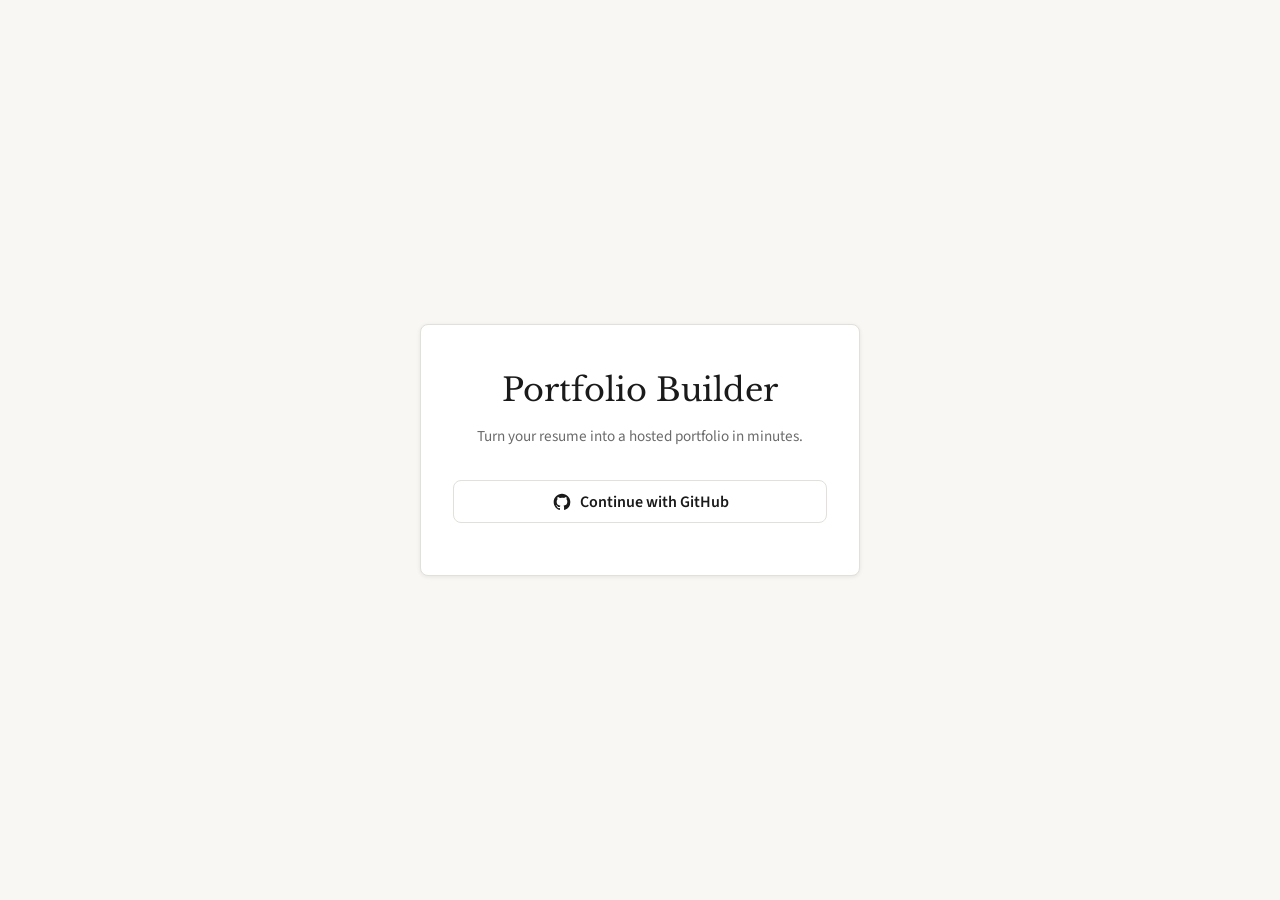
==== index.html @ 9dc92377 "chore: production config update for API base" ====
<!doctype html>
<html lang="en">
  <head>
    <meta charset="UTF-8" />
    <meta name="viewport" content="width=device-width, initial-scale=1.0" />
    <title>Portfolio Builder</title>
    <meta name="description" content="Turn your resume into a hosted portfolio in minutes." />
    <link rel="preconnect" href="https://fonts.googleapis.com" />
    <link rel="preconnect" href="https://fonts.gstatic.com" crossorigin />
    <link
      href="https://fonts.googleapis.com/css2?family=Source+Sans+3:wght@400;600;700&family=Libre+Baskerville:wght@700&display=swap"
      rel="stylesheet"
    />
    <link rel="stylesheet" href="styles/main.css" />
  </head>
  <body>
    <div id="app">
      <p class="loading">Loading…</p>
    </div>
    <script src="config.js"></script>
    <script type="module" src="src/main.js"></script>
  </body>
</html>
---- styles/main.css ----
/* ── Reset & base ─────────────────────────────────────────────────────────── */
*, *::before, *::after { box-sizing: border-box; margin: 0; padding: 0; }

:root {
  --bg: #f8f7f4;
  --surface: #ffffff;
  --border: #e2e0da;
  --text: #1a1a1a;
  --text-muted: #6b6b6b;
  --accent: #2563eb;
  --accent-hover: #1d4ed8;
  --danger: #dc2626;
  --success: #16a34a;
  --radius: 8px;
  --shadow: 0 1px 4px rgba(0,0,0,.08);
  --font-body: "Source Sans 3", system-ui, sans-serif;
  --font-heading: "Libre Baskerville", Georgia, serif;
}

html { font-size: 16px; }
body {
  font-family: var(--font-body);
  background: var(--bg);
  color: var(--text);
  line-height: 1.6;
  min-height: 100vh;
}

a { color: var(--accent); text-decoration: none; }
a:hover { text-decoration: underline; }

/* ── Layout ───────────────────────────────────────────────────────────────── */
.page-center {
  display: flex;
  flex-direction: column;
  align-items: center;
  justify-content: center;
  min-height: 100vh;
  padding: 2rem 1rem;
}

.card {
  background: var(--surface);
  border: 1px solid var(--border);
  border-radius: var(--radius);
  box-shadow: var(--shadow);
  padding: 2.5rem 2rem;
  width: 100%;
  max-width: 440px;
}

.card--wide { max-width: 760px; }

/* ── Topbar / nav ─────────────────────────────────────────────────────────── */
.topbar {
  display: flex;
  align-items: center;
  justify-content: space-between;
  padding: .75rem 2rem;
  background: var(--surface);
  border-bottom: 1px solid var(--border);
  position: sticky;
  top: 0;
  z-index: 10;
}

.topbar__brand {
  font-family: var(--font-heading);
  font-size: 1.1rem;
  color: var(--text);
}

.topbar__user {
  display: flex;
  align-items: center;
  gap: .75rem;
  font-size: .9rem;
  color: var(--text-muted);
}

.topbar__avatar {
  width: 32px;
  height: 32px;
  border-radius: 50%;
  object-fit: cover;
  background: var(--border);
}

/* ── Typography ───────────────────────────────────────────────────────────── */
h1 { font-family: var(--font-heading); font-size: 1.9rem; margin-bottom: .5rem; }
h2 { font-family: var(--font-heading); font-size: 1.4rem; margin-bottom: 1rem; }
h3 { font-size: 1rem; font-weight: 700; margin-bottom: .5rem; }
p  { color: var(--text-muted); font-size: .95rem; }

.subtitle { color: var(--text-muted); margin-bottom: 2rem; font-size: .95rem; }
.loading  { color: var(--text-muted); font-style: italic; text-align: center; padding: 3rem; }

/* ── Buttons ──────────────────────────────────────────────────────────────── */
.btn {
  display: inline-flex;
  align-items: center;
  justify-content: center;
  gap: .5rem;
  padding: .6rem 1.25rem;
  border: none;
  border-radius: var(--radius);
  font-family: var(--font-body);
  font-size: .95rem;
  font-weight: 600;
  cursor: pointer;
  transition: background .15s, opacity .15s;
  text-decoration: none;
}

.btn--primary   { background: var(--accent); color: #fff; }
.btn--primary:hover   { background: var(--accent-hover); text-decoration: none; }
.btn--secondary { background: var(--bg); color: var(--text); border: 1px solid var(--border); }
.btn--secondary:hover { background: var(--border); text-decoration: none; }
.btn--ghost     { background: transparent; color: var(--text-muted); }
.btn--ghost:hover     { color: var(--text); text-decoration: none; }
.btn--danger    { background: var(--danger); color: #fff; }
.btn--full      { width: 100%; }
.btn:disabled   { opacity: .5; cursor: not-allowed; }

/* OAuth provider buttons */
.btn--oauth {
  background: var(--surface);
  color: var(--text);
  border: 1px solid var(--border);
  width: 100%;
  margin-bottom: .75rem;
  font-size: 1rem;
}
.btn--oauth:hover { background: var(--bg); text-decoration: none; }
.btn--oauth svg { flex-shrink: 0; }

/* ── Forms ────────────────────────────────────────────────────────────────── */
.form-group { margin-bottom: 1.25rem; }
.form-label { display: block; font-weight: 600; margin-bottom: .35rem; font-size: .92rem; }
.form-hint  { font-size: .82rem; color: var(--text-muted); margin-top: .3rem; }

textarea,
input[type="text"],
input[type="url"] {
  width: 100%;
  padding: .6rem .8rem;
  border: 1px solid var(--border);
  border-radius: var(--radius);
  font-family: var(--font-body);
  font-size: .95rem;
  background: var(--bg);
  color: var(--text);
  transition: border-color .15s;
  resize: vertical;
}
textarea:focus,
input:focus { outline: none; border-color: var(--accent); }

textarea.code {
  font-family: "SFMono-Regular", Consolas, monospace;
  font-size: .82rem;
  min-height: 300px;
  background: #1e1e1e;
  color: #d4d4d4;
  border-color: #444;
}

/* ── Steps ────────────────────────────────────────────────────────────────── */
.steps {
  display: flex;
  gap: 1px;
  background: var(--border);
  border-radius: var(--radius);
  overflow: hidden;
  margin-bottom: 2rem;
}

.step {
  flex: 1;
  padding: .6rem .75rem;
  background: var(--bg);
  font-size: .85rem;
  font-weight: 600;
  color: var(--text-muted);
  text-align: center;
  cursor: pointer;
  border: none;
  font-family: var(--font-body);
  transition: background .15s, color .15s;
}
.step:hover { background: var(--border); color: var(--text); }
.step.active { background: var(--accent); color: #fff; }

/* ── Dashboard content ────────────────────────────────────────────────────── */
.dashboard {
  max-width: 800px;
  margin: 2rem auto;
  padding: 0 1.5rem 4rem;
}

.flow-shell {
  background: linear-gradient(145deg, #0f1724 0%, #141f30 55%, #1a2638 100%);
  border: 1px solid #2a3346;
  border-radius: 10px;
  padding: 1.5rem;
  box-shadow: 0 12px 28px rgba(0, 0, 0, 0.35);
}

.flow-shell h2,
.flow-shell h3 {
  color: #e4e6eb;
}

.flow-shell .subtitle,
.flow-shell .form-hint,
.flow-shell p {
  color: #a8afbe;
}

.flow-shell .form-label {
  color: #d4d9e3;
}

.flow-shell input[type="text"],
.flow-shell textarea {
  background: #0d141f;
  border-color: #2c3548;
  color: #e4e6eb;
}

.flow-shell input[type="text"]:focus,
.flow-shell textarea:focus {
  border-color: #5eb3ff;
}

.flow-shell .slug-preview {
  background: #0d141f;
  border-color: #2c3548;
  color: #a8afbe;
}

.flow-shell .slug-preview strong,
.flow-shell .slug-preview a {
  color: #7ecbff;
}

.flow-shell details summary {
  color: #9aa6bd;
}

.slug-suggestions {
  margin-top: .4rem;
}

.slug-suggestion-list {
  display: flex;
  flex-wrap: wrap;
  gap: .45rem;
}

.btn--suggestion {
  padding: .4rem .7rem;
  font-size: .86rem;
}

/* ── Dashboard home cards (jaani-builds inspired) ───────────────────────── */
.dashboard-home {
  max-width: 980px;
}

.home-shell {
  background: linear-gradient(135deg, #0a0e17 0%, #0d1621 100%);
  border: 1px solid #2a3346;
  border-radius: 10px;
  padding: 2rem;
  box-shadow: 0 12px 32px rgba(0, 0, 0, 0.45);
}

.home-kicker {
  font-size: .8rem;
  color: #a8afbe;
  text-transform: uppercase;
  letter-spacing: .08em;
  margin-bottom: .35rem;
}

.home-title {
  color: #e4e6eb;
  margin-bottom: .4rem;
}

.home-subtitle {
  color: #a8afbe;
  margin-bottom: 1.5rem;
}

.home-cards {
  display: grid;
  grid-template-columns: repeat(2, minmax(0, 1fr));
  gap: 1rem;
}

.home-cards--single {
  grid-template-columns: minmax(0, 1fr);
  max-width: 640px;
}

.home-card {
  border: 1px solid #2a3346;
  border-radius: 8px;
  background: linear-gradient(135deg, #161d2f 0%, #20283a 100%);
  padding: 1.25rem;
  box-shadow: 0 8px 20px rgba(94, 179, 255, 0.08);
  transition: all .25s ease;
}

.home-card:hover {
  transform: translateY(-2px);
  border-color: #5eb3ff;
  box-shadow: 0 16px 40px rgba(94, 179, 255, 0.15);
}

.home-card h3 {
  color: #e4e6eb;
  margin-bottom: .4rem;
}

.home-card p {
  color: #a8afbe;
  margin-bottom: 1rem;
  min-height: 48px;
}

.home-card__action {
  border: none;
  border-radius: 8px;
  padding: .62rem 1rem;
  background: linear-gradient(135deg, #5eb3ff 0%, #7ecbff 100%);
  color: #0a0e17;
  font-weight: 700;
  cursor: pointer;
  font-family: var(--font-body);
}

.home-card__action:hover {
  filter: brightness(1.04);
}

.home-live-url {
  margin-top: 1.25rem;
  padding-top: 1rem;
  border-top: 1px solid #2a3346;
  color: #a8afbe;
  display: flex;
  gap: .45rem;
  flex-wrap: wrap;
}

.home-live-url a {
  color: #7ecbff;
}

/* ── Slug preview ─────────────────────────────────────────────────────────── */
.slug-preview {
  background: var(--bg);
  border: 1px solid var(--border);
  border-radius: var(--radius);
  padding: .75rem 1rem;
  font-size: .9rem;
  color: var(--text-muted);
  margin-top: .75rem;
  word-break: break-all;
}
.slug-preview strong { color: var(--accent); }

/* ── Published banner ─────────────────────────────────────────────────────── */
.banner {
  padding: 1rem 1.25rem;
  border-radius: var(--radius);
  font-size: .95rem;
  margin-bottom: 1.5rem;
}
.banner--success {
  background: #f0fdf4;
  border: 1px solid #bbf7d0;
  color: var(--success);
}
.banner--error {
  background: #fef2f2;
  border: 1px solid #fecaca;
  color: var(--danger);
}
.banner--info {
  background: #eff6ff;
  border: 1px solid #bfdbfe;
  color: var(--accent);
}

/* ── JSON viewer ──────────────────────────────────────────────────────────── */
.json-summary {
  background: var(--bg);
  border: 1px solid var(--border);
  border-radius: var(--radius);
  padding: 1rem;
  margin-bottom: 1.5rem;
}
.json-summary dl { display: grid; grid-template-columns: 140px 1fr; gap: .35rem .75rem; }
.json-summary dt { font-weight: 700; font-size: .88rem; color: var(--text-muted); }
.json-summary dd { font-size: .88rem; word-break: break-word; }

/* ── Login page ───────────────────────────────────────────────────────────── */
.login-logo {
  font-family: var(--font-heading);
  font-size: 2rem;
  text-align: center;
  margin-bottom: .5rem;
}
.login-tagline {
  text-align: center;
  color: var(--text-muted);
  font-size: .95rem;
  margin-bottom: 2rem;
}
.login-divider {
  display: flex;
  align-items: center;
  gap: .75rem;
  margin: 1.5rem 0;
  color: var(--text-muted);
  font-size: .85rem;
}
.login-divider::before,
.login-divider::after { content: ""; flex: 1; height: 1px; background: var(--border); }

/* ── Responsive ───────────────────────────────────────────────────────────── */
@media (max-width: 600px) {
  .card { padding: 1.75rem 1.25rem; }
  h1    { font-size: 1.5rem; }
  .topbar { padding: .75rem 1rem; }
  .json-summary dl { grid-template-columns: 1fr; }
  .home-shell { padding: 1.25rem; }
  .home-cards { grid-template-columns: 1fr; }
  .home-card p { min-height: auto; }
  .flow-shell { padding: 1.1rem; }
}
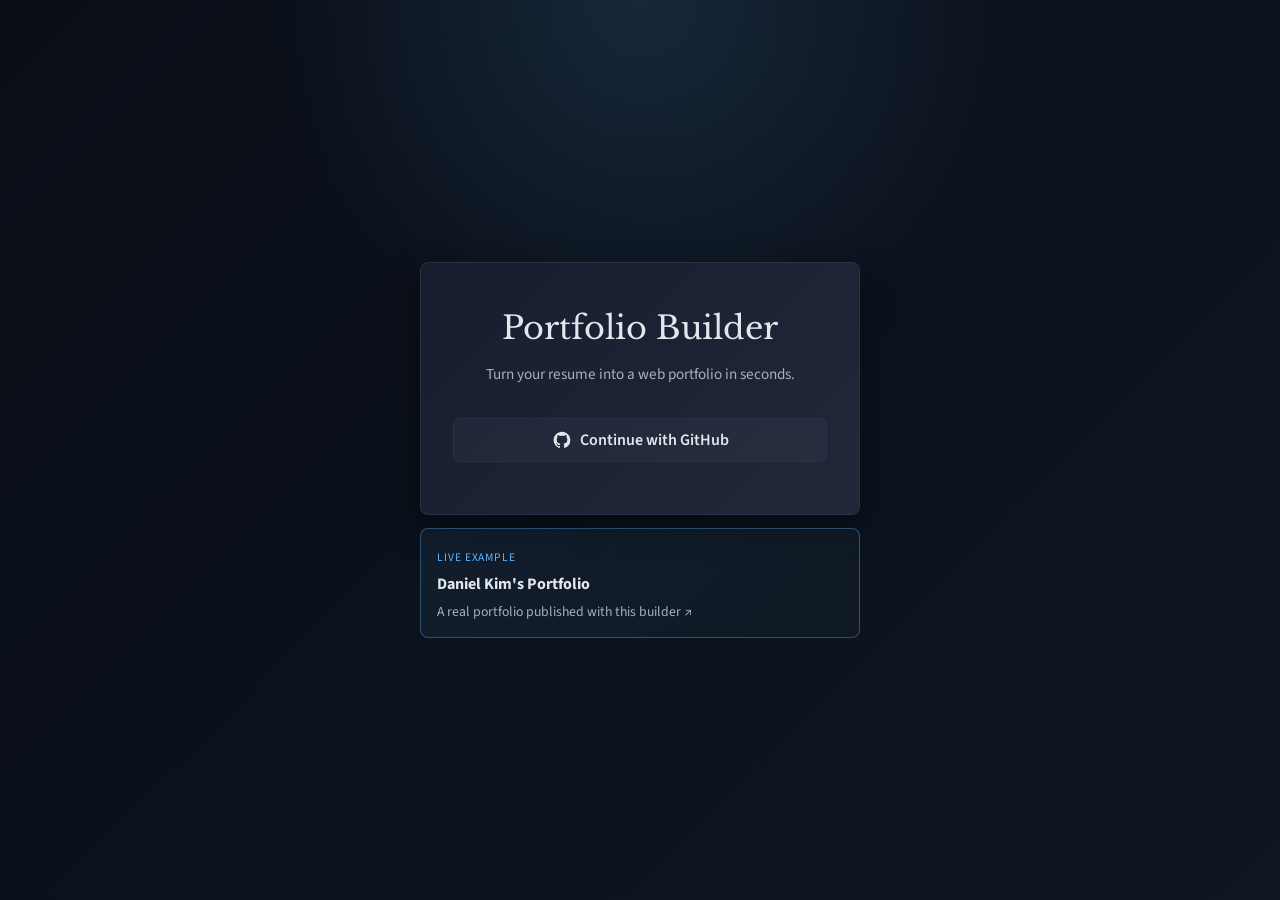
==== commit 91a6d470: "feat: file-first upload flow + rename hosted to web portfolio" ====
--- a/index.html
+++ b/index.html
@@ -4,7 +4,7 @@
     <meta charset="UTF-8" />
     <meta name="viewport" content="width=device-width, initial-scale=1.0" />
     <title>Portfolio Builder</title>
-    <meta name="description" content="Turn your resume into a hosted portfolio in minutes." />
+    <meta name="description" content="Turn your resume into a web portfolio in minutes." />
     <link rel="preconnect" href="https://fonts.googleapis.com" />
     <link rel="preconnect" href="https://fonts.gstatic.com" crossorigin />
     <link
--- a/styles/main.css
+++ b/styles/main.css
@@ -2,17 +2,19 @@
 *, *::before, *::after { box-sizing: border-box; margin: 0; padding: 0; }
 
 :root {
-  --bg: #f8f7f4;
-  --surface: #ffffff;
-  --border: #e2e0da;
-  --text: #1a1a1a;
-  --text-muted: #6b6b6b;
-  --accent: #2563eb;
-  --accent-hover: #1d4ed8;
-  --danger: #dc2626;
-  --success: #16a34a;
+  --bg: #0a0e17;
+  --surface: #161d2f;
+  --surface-strong: #20283a;
+  --border: #2a3346;
+  --text: #e4e6eb;
+  --text-muted: #a8afbe;
+  --accent: #5eb3ff;
+  --accent-hover: #7ecbff;
+  --danger: #ff8e8e;
+  --success: #8fe0ae;
+  --info: #8fc7ff;
   --radius: 8px;
-  --shadow: 0 1px 4px rgba(0,0,0,.08);
+  --shadow: 0 12px 32px rgba(0, 0, 0, 0.45);
   --font-body: "Source Sans 3", system-ui, sans-serif;
   --font-heading: "Libre Baskerville", Georgia, serif;
 }
@@ -20,14 +22,16 @@
 html { font-size: 16px; }
 body {
   font-family: var(--font-body);
-  background: var(--bg);
+  background:
+    radial-gradient(circle at top, rgba(94, 179, 255, 0.14), transparent 34%),
+    linear-gradient(135deg, #0a0e17 0%, #0d1621 100%);
   color: var(--text);
   line-height: 1.6;
   min-height: 100vh;
 }
 
 a { color: var(--accent); text-decoration: none; }
-a:hover { text-decoration: underline; }
+a:hover { color: var(--accent-hover); text-decoration: underline; }
 
 /* ── Layout ───────────────────────────────────────────────────────────────── */
 .page-center {
@@ -40,7 +44,7 @@
 }
 
 .card {
-  background: var(--surface);
+  background: linear-gradient(135deg, var(--surface) 0%, var(--surface-strong) 100%);
   border: 1px solid var(--border);
   border-radius: var(--radius);
   box-shadow: var(--shadow);
@@ -57,7 +61,8 @@
   align-items: center;
   justify-content: space-between;
   padding: .75rem 2rem;
-  background: var(--surface);
+  background: rgba(10, 14, 23, 0.92);
+  backdrop-filter: blur(14px);
   border-bottom: 1px solid var(--border);
   position: sticky;
   top: 0;
@@ -83,7 +88,8 @@
   height: 32px;
   border-radius: 50%;
   object-fit: cover;
-  background: var(--border);
+  background: var(--surface-strong);
+  border: 1px solid var(--border);
 }
 
 /* ── Typography ───────────────────────────────────────────────────────────── */
@@ -92,6 +98,8 @@
 h3 { font-size: 1rem; font-weight: 700; margin-bottom: .5rem; }
 p  { color: var(--text-muted); font-size: .95rem; }
 
+h1, h2, h3 { color: var(--text); }
+
 .subtitle { color: var(--text-muted); margin-bottom: 2rem; font-size: .95rem; }
 .loading  { color: var(--text-muted); font-style: italic; text-align: center; padding: 3rem; }
 
@@ -108,30 +116,30 @@
   font-size: .95rem;
   font-weight: 600;
   cursor: pointer;
-  transition: background .15s, opacity .15s;
+  transition: background .15s, opacity .15s, border-color .15s, transform .15s;
   text-decoration: none;
 }
 
-.btn--primary   { background: var(--accent); color: #fff; }
-.btn--primary:hover   { background: var(--accent-hover); text-decoration: none; }
-.btn--secondary { background: var(--bg); color: var(--text); border: 1px solid var(--border); }
-.btn--secondary:hover { background: var(--border); text-decoration: none; }
-.btn--ghost     { background: transparent; color: var(--text-muted); }
-.btn--ghost:hover     { color: var(--text); text-decoration: none; }
-.btn--danger    { background: var(--danger); color: #fff; }
+.btn--primary   { background: linear-gradient(135deg, var(--accent) 0%, var(--accent-hover) 100%); color: #0a0e17; }
+.btn--primary:hover   { filter: brightness(1.03); text-decoration: none; transform: translateY(-1px); }
+.btn--secondary { background: rgba(255,255,255,0.02); color: var(--text); border: 1px solid var(--border); }
+.btn--secondary:hover { background: rgba(126, 203, 255, 0.08); border-color: var(--accent); text-decoration: none; }
+.btn--ghost     { background: transparent; color: var(--text-muted); border: 1px solid transparent; }
+.btn--ghost:hover     { color: var(--text); border-color: var(--border); text-decoration: none; }
+.btn--danger    { background: linear-gradient(135deg, #ff8e8e 0%, #ffb0b0 100%); color: #180c10; }
 .btn--full      { width: 100%; }
 .btn:disabled   { opacity: .5; cursor: not-allowed; }
 
 /* OAuth provider buttons */
 .btn--oauth {
-  background: var(--surface);
+  background: rgba(255,255,255,0.03);
   color: var(--text);
   border: 1px solid var(--border);
   width: 100%;
   margin-bottom: .75rem;
   font-size: 1rem;
 }
-.btn--oauth:hover { background: var(--bg); text-decoration: none; }
+.btn--oauth:hover { background: rgba(126, 203, 255, 0.08); border-color: var(--accent); text-decoration: none; }
 .btn--oauth svg { flex-shrink: 0; }
 
 /* ── Forms ────────────────────────────────────────────────────────────────── */
@@ -141,20 +149,21 @@
 
 textarea,
 input[type="text"],
-input[type="url"] {
+input[type="url"],
+input[type="file"] {
   width: 100%;
   padding: .6rem .8rem;
   border: 1px solid var(--border);
   border-radius: var(--radius);
   font-family: var(--font-body);
   font-size: .95rem;
-  background: var(--bg);
+  background: rgba(13, 20, 31, 0.9);
   color: var(--text);
-  transition: border-color .15s;
+  transition: border-color .15s, background .15s;
   resize: vertical;
 }
 textarea:focus,
-input:focus { outline: none; border-color: var(--accent); }
+input:focus { outline: none; border-color: var(--accent); background: #111a27; }
 
 textarea.code {
   font-family: "SFMono-Regular", Consolas, monospace;
@@ -178,7 +187,7 @@
 .step {
   flex: 1;
   padding: .6rem .75rem;
-  background: var(--bg);
+  background: rgba(255,255,255,0.02);
   font-size: .85rem;
   font-weight: 600;
   color: var(--text-muted);
@@ -188,8 +197,8 @@
   font-family: var(--font-body);
   transition: background .15s, color .15s;
 }
-.step:hover { background: var(--border); color: var(--text); }
-.step.active { background: var(--accent); color: #fff; }
+.step:hover { background: rgba(126, 203, 255, 0.08); color: var(--text); }
+.step.active { background: linear-gradient(135deg, var(--accent) 0%, var(--accent-hover) 100%); color: #0a0e17; }
 
 /* ── Dashboard content ────────────────────────────────────────────────────── */
 .dashboard {
@@ -362,7 +371,7 @@
 
 /* ── Slug preview ─────────────────────────────────────────────────────────── */
 .slug-preview {
-  background: var(--bg);
+  background: rgba(13, 20, 31, 0.9);
   border: 1px solid var(--border);
   border-radius: var(--radius);
   padding: .75rem 1rem;
@@ -381,24 +390,24 @@
   margin-bottom: 1.5rem;
 }
 .banner--success {
-  background: #f0fdf4;
-  border: 1px solid #bbf7d0;
+  background: rgba(143, 224, 174, 0.1);
+  border: 1px solid rgba(143, 224, 174, 0.32);
   color: var(--success);
 }
 .banner--error {
-  background: #fef2f2;
-  border: 1px solid #fecaca;
+  background: rgba(255, 142, 142, 0.1);
+  border: 1px solid rgba(255, 142, 142, 0.28);
   color: var(--danger);
 }
 .banner--info {
-  background: #eff6ff;
-  border: 1px solid #bfdbfe;
-  color: var(--accent);
+  background: rgba(143, 199, 255, 0.1);
+  border: 1px solid rgba(143, 199, 255, 0.28);
+  color: var(--info);
 }
 
 /* ── JSON viewer ──────────────────────────────────────────────────────────── */
 .json-summary {
-  background: var(--bg);
+  background: rgba(13, 20, 31, 0.9);
   border: 1px solid var(--border);
   border-radius: var(--radius);
   padding: 1rem;
@@ -406,7 +415,7 @@
 }
 .json-summary dl { display: grid; grid-template-columns: 140px 1fr; gap: .35rem .75rem; }
 .json-summary dt { font-weight: 700; font-size: .88rem; color: var(--text-muted); }
-.json-summary dd { font-size: .88rem; word-break: break-word; }
+.json-summary dd { font-size: .88rem; word-break: break-word; color: var(--text); }
 
 /* ── Login page ───────────────────────────────────────────────────────────── */
 .login-logo {
@@ -414,6 +423,7 @@
   font-size: 2rem;
   text-align: center;
   margin-bottom: .5rem;
+  color: var(--text);
 }
 .login-tagline {
   text-align: center;
@@ -431,15 +441,321 @@
 }
 .login-divider::before,
 .login-divider::after { content: ""; flex: 1; height: 1px; background: var(--border); }
+
+.login-stack {
+  width: 100%;
+  max-width: 440px;
+}
+
+.sample-output {
+  display: block;
+  margin-top: 1rem;
+  padding: .9rem 1rem;
+  border-radius: var(--radius);
+  border: 1px solid rgba(94, 179, 255, 0.35);
+  background: linear-gradient(135deg, rgba(94, 179, 255, 0.08) 0%, rgba(126, 203, 255, 0.03) 100%);
+  text-decoration: none;
+}
+
+.sample-output:hover {
+  border-color: var(--accent);
+  background: linear-gradient(135deg, rgba(94, 179, 255, 0.14) 0%, rgba(126, 203, 255, 0.05) 100%);
+  text-decoration: none;
+}
+
+.sample-output__badge {
+  display: inline-block;
+  font-size: .72rem;
+  text-transform: uppercase;
+  letter-spacing: .08em;
+  color: var(--accent);
+  margin-bottom: .3rem;
+}
+
+.sample-output__title {
+  display: block;
+  color: var(--text);
+  font-weight: 700;
+  margin-bottom: .2rem;
+}
+
+.sample-output__meta {
+  display: block;
+  color: var(--text-muted);
+  font-size: .86rem;
+}
+
+.sample-output--panel {
+  margin-top: .85rem;
+}
+
+#parse-result pre {
+  border: 1px solid var(--border);
+  box-shadow: inset 0 1px 0 rgba(255,255,255,0.02);
+}
+
+details summary:hover {
+  color: var(--text);
+}
+
+/* ── Coffee Button & Modal ─────────────────────────────────────────────────── */
+.btn--support-topbar {
+  background: rgba(94, 179, 255, 0.15);
+  color: var(--accent);
+  border: 1px solid rgba(94, 179, 255, 0.3);
+  padding: .48rem .75rem;
+  font-size: .85rem;
+  white-space: nowrap;
+}
+.btn--support-topbar:hover {
+  background: rgba(94, 179, 255, 0.25);
+  border-color: var(--accent);
+  text-decoration: none;
+}
+
+.support-cta {
+  margin-top: 1.25rem;
+  padding-top: 1rem;
+  border-top: 1px solid var(--border);
+  display: flex;
+  align-items: center;
+  justify-content: space-between;
+  gap: .85rem;
+  flex-wrap: wrap;
+}
+
+.support-cta p {
+  margin: 0;
+  color: var(--text-muted);
+}
+
+.support-inline {
+  margin-bottom: 1rem;
+  display: flex;
+  align-items: center;
+  justify-content: flex-end;
+  gap: .5rem;
+  color: var(--text-muted);
+  font-size: .88rem;
+}
+
+.support-panel {
+  margin-top: 1rem;
+  border: 1px solid rgba(94, 179, 255, 0.35);
+  border-radius: 10px;
+  padding: 1.1rem 1.2rem;
+  background: linear-gradient(135deg, rgba(94, 179, 255, 0.08) 0%, rgba(126, 203, 255, 0.03) 100%);
+  box-shadow: 0 10px 24px rgba(0, 0, 0, 0.25);
+}
+
+.support-panel__kicker {
+  margin: 0 0 .35rem;
+  font-size: .78rem;
+  text-transform: uppercase;
+  letter-spacing: .08em;
+  color: var(--accent);
+}
+
+.support-panel h3 {
+  margin: 0 0 .35rem;
+}
+
+.support-panel p {
+  margin: 0 0 .75rem;
+  color: var(--text-muted);
+}
+
+.modal {
+  position: fixed;
+  inset: 0;
+  display: flex;
+  align-items: center;
+  justify-content: center;
+  z-index: 100;
+  transition: opacity .2s;
+}
+
+.modal--hidden {
+  opacity: 0;
+  pointer-events: none;
+}
+
+.modal__overlay {
+  position: absolute;
+  inset: 0;
+  background: rgba(0, 0, 0, 0.7);
+  backdrop-filter: blur(6px);
+}
+
+.modal__content {
+  position: relative;
+  background: linear-gradient(135deg, var(--surface) 0%, var(--surface-strong) 100%);
+  border: 1px solid var(--border);
+  border-radius: var(--radius);
+  box-shadow: var(--shadow);
+  padding: 2rem;
+  max-width: 400px;
+  width: 90%;
+  animation: slideUp .25s ease-out;
+}
+
+@keyframes slideUp {
+  from { transform: translateY(20px); opacity: 0; }
+  to { transform: translateY(0); opacity: 1; }
+}
+
+.modal__header {
+  display: flex;
+  align-items: center;
+  justify-content: space-between;
+  margin-bottom: 1.5rem;
+}
+
+.modal__header h3 {
+  margin: 0;
+}
+
+.modal__body {
+  display: flex;
+  flex-direction: column;
+  align-items: center;
+  gap: 1rem;
+}
+
+.modal__body p {
+  text-align: center;
+  margin: 0;
+}
+
+.modal__hint {
+  font-size: .85rem;
+  color: var(--text-muted);
+}
+
+.modal__sgd-note {
+  font-size: .82rem;
+  color: #f5d77a;
+  background: rgba(245, 215, 122, 0.12);
+  border: 1px solid rgba(245, 215, 122, 0.35);
+  border-radius: var(--radius);
+  padding: .45rem .6rem;
+}
+
+.payee-verify {
+  width: 100%;
+  font-size: .84rem;
+  color: #c7def8;
+  border: 1px dashed rgba(94, 179, 255, 0.45);
+  background: rgba(94, 179, 255, 0.1);
+  border-radius: var(--radius);
+  padding: .55rem .65rem;
+  text-align: center;
+}
+
+.support-log {
+  width: 100%;
+  display: flex;
+  flex-direction: column;
+  gap: .5rem;
+}
+
+.support-log input {
+  width: 100%;
+  padding: .55rem .7rem;
+  border-radius: var(--radius);
+  border: 1px solid var(--border);
+  background: #0d141f;
+  color: var(--text);
+}
+
+.support-log input:focus {
+  outline: none;
+  border-color: var(--accent);
+}
+
+.category-editor {
+  display: grid;
+  grid-template-columns: 1fr;
+  gap: .9rem;
+  margin: 1rem 0 1.2rem;
+}
+
+.category-editor__section {
+  border: 1px solid var(--border);
+  border-radius: var(--radius);
+  background: rgba(255, 255, 255, 0.02);
+  padding: .8rem;
+}
+
+.modal__error {
+  color: var(--danger);
+  font-size: .9rem;
+}
+
+.qr-code {
+  display: flex;
+  align-items: center;
+  justify-content: center;
+  padding: 1rem;
+  background: rgba(255, 255, 255, 0.05);
+  border-radius: var(--radius);
+  border: 1px solid var(--border);
+  min-height: 320px;
+}
+
+.qr-image {
+  max-width: 100%;
+  height: auto;
+  image-rendering: pixelated;
+  image-rendering: crisp-edges;
+}
 
 /* ── Responsive ───────────────────────────────────────────────────────────── */
 @media (max-width: 600px) {
   .card { padding: 1.75rem 1.25rem; }
   h1    { font-size: 1.5rem; }
   .topbar { padding: .75rem 1rem; }
+  .topbar__user { gap: .45rem; }
+  .topbar__user > span { display: none; }
+  .btn--support-topbar { padding: .45rem .55rem; font-size: .78rem; }
   .json-summary dl { grid-template-columns: 1fr; }
   .home-shell { padding: 1.25rem; }
   .home-cards { grid-template-columns: 1fr; }
   .home-card p { min-height: auto; }
+  .support-panel { padding: .95rem 1rem; }
+  .support-inline { justify-content: flex-start; }
   .flow-shell { padding: 1.1rem; }
-}
+
+  .modal {
+    align-items: flex-start;
+    padding-top: 1.25rem;
+    padding-left: .6rem;
+    padding-right: .6rem;
+  }
+
+  .modal__content {
+    width: 100%;
+    max-width: 360px;
+    padding: 1.1rem .95rem;
+    max-height: calc(100vh - 2.2rem);
+    overflow-y: auto;
+  }
+
+  .modal__header {
+    margin-bottom: .85rem;
+  }
+
+  .modal__body {
+    gap: .65rem;
+  }
+
+  .qr-code {
+    min-height: 200px;
+    padding: .65rem;
+  }
+
+  .qr-image {
+    max-height: 180px;
+    width: auto;
+  }
+}
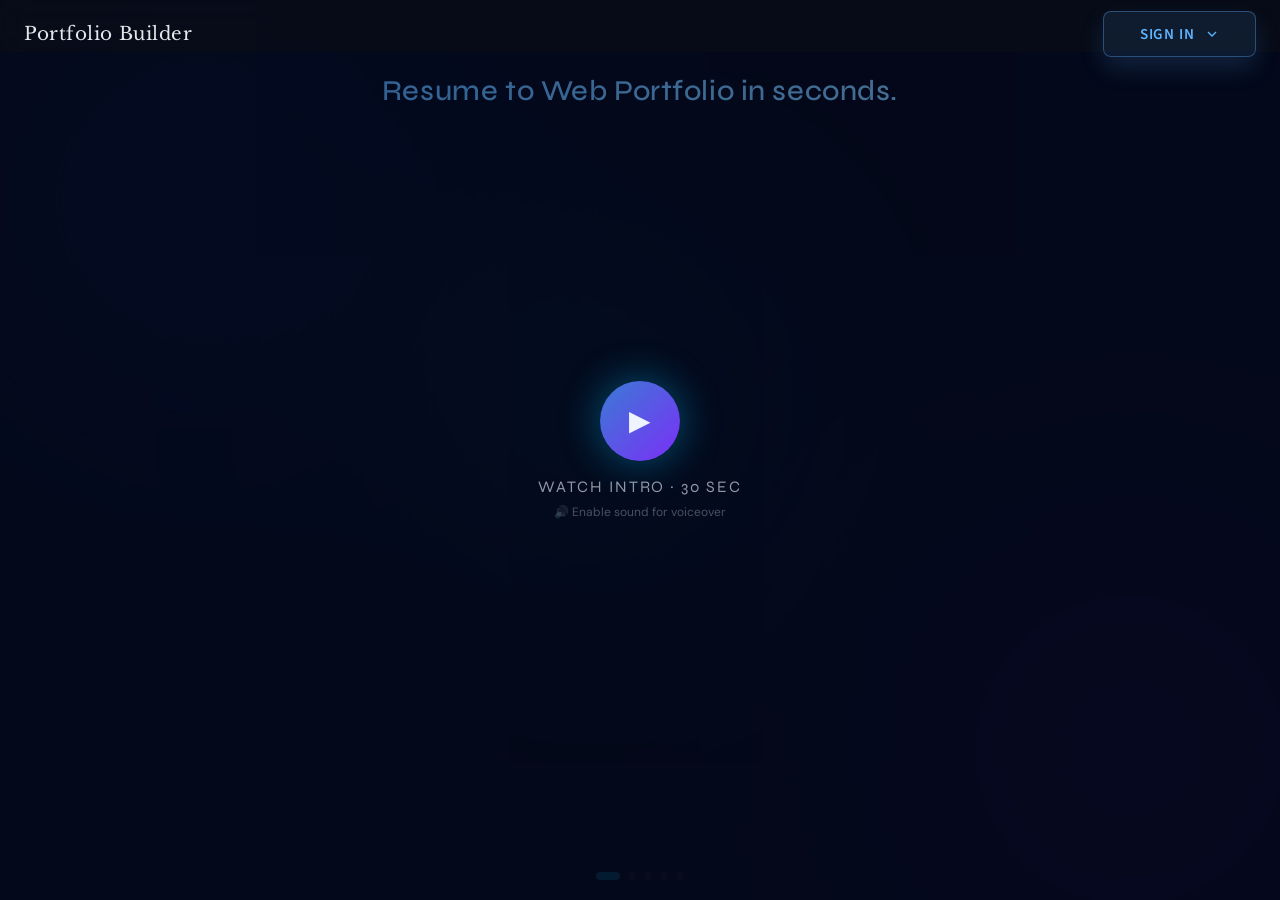
==== commit ddda1f02: "update app meta description" ====
--- a/index.html
+++ b/index.html
@@ -4,7 +4,7 @@
     <meta charset="UTF-8" />
     <meta name="viewport" content="width=device-width, initial-scale=1.0" />
     <title>Portfolio Builder</title>
-    <meta name="description" content="Turn your resume into a web portfolio in minutes." />
+    <meta name="description" content="Resume to Web Portfolio in seconds" />
     <link rel="preconnect" href="https://fonts.googleapis.com" />
     <link rel="preconnect" href="https://fonts.gstatic.com" crossorigin />
     <link
--- a/styles/main.css
+++ b/styles/main.css
@@ -147,6 +147,21 @@
 .form-label { display: block; font-weight: 600; margin-bottom: .35rem; font-size: .92rem; }
 .form-hint  { font-size: .82rem; color: var(--text-muted); margin-top: .3rem; }
 
+.file-input--hidden {
+  position: absolute;
+  width: 1px;
+  height: 1px;
+  padding: 0;
+  margin: -1px;
+  overflow: hidden;
+  clip: rect(0, 0, 0, 0);
+  border: 0;
+}
+
+.file-pick-btn {
+  display: inline-flex;
+}
+
 textarea,
 input[type="text"],
 input[type="url"],
@@ -168,10 +183,12 @@
 textarea.code {
   font-family: "SFMono-Regular", Consolas, monospace;
   font-size: .82rem;
-  min-height: 300px;
+  min-height: unset;
   background: #1e1e1e;
   color: #d4d4d4;
   border-color: #444;
+  width: 100%;
+  box-sizing: border-box;
 }
 
 /* ── Steps ────────────────────────────────────────────────────────────────── */
@@ -355,6 +372,16 @@
   filter: brightness(1.04);
 }
 
+.home-card__actions {
+  display: flex;
+  gap: .55rem;
+  flex-wrap: wrap;
+}
+
+.home-card__actions .btn {
+  padding: .56rem .9rem;
+}
+
 .home-live-url {
   margin-top: 1.25rem;
   padding-top: 1rem;
@@ -369,6 +396,7 @@
   color: #7ecbff;
 }
 
+
 /* ── Slug preview ─────────────────────────────────────────────────────────── */
 .slug-preview {
   background: rgba(13, 20, 31, 0.9);
@@ -418,6 +446,64 @@
 .json-summary dd { font-size: .88rem; word-break: break-word; color: var(--text); }
 
 /* ── Login page ───────────────────────────────────────────────────────────── */
+.login-page {
+  min-height: 100vh;
+  padding: 0;
+  position: relative;
+}
+
+.login-topbar {
+  position: fixed;
+  top: 0;
+  left: 0;
+  right: 0;
+  height: 3.25rem;
+  display: flex;
+  align-items: center;
+  justify-content: space-between;
+  padding: 2rem 1.5rem 1rem;
+  background: rgba(10, 14, 23, 0.7);
+  backdrop-filter: blur(16px);
+  z-index: 300;
+}
+
+.login-topbar__title {
+  font-family: var(--font-heading);
+  font-size: 1.15rem;
+  color: var(--text);
+  letter-spacing: .03em;
+}
+
+.login-hero {
+  height: 100vh;
+  display: flex;
+  flex-direction: column;
+  align-items: center;
+  justify-content: center;
+  position: relative;
+}
+
+.login-hero__copy {
+  display: none;
+}
+
+.login-intro {
+  display: flex;
+  justify-content: center;
+  width: 100%;
+  height: 100%;
+}
+
+.login-intro__frame {
+  width: 100%;
+  height: 100vh;
+  border: none;
+  border-radius: 0;
+  overflow: hidden;
+  box-shadow: none;
+  background: transparent;
+}
+
 .login-logo {
   font-family: var(--font-heading);
   font-size: 2rem;
@@ -427,9 +513,14 @@
 }
 .login-tagline {
   text-align: center;
-  color: var(--text-muted);
-  font-size: .95rem;
-  margin-bottom: 2rem;
+  color: #eff5ff;
+  font-size: clamp(1.05rem, 1.1vw + .85rem, 1.4rem);
+  line-height: 1.35;
+  max-width: 700px;
+  margin: 0 auto;
+  font-family: var(--font-heading);
+  text-wrap: balance;
+  text-shadow: 0 8px 28px rgba(0, 0, 0, 0.35);
 }
 .login-divider {
   display: flex;
@@ -447,46 +538,127 @@
   max-width: 440px;
 }
 
-.sample-output {
-  display: block;
-  margin-top: 1rem;
-  padding: .9rem 1rem;
-  border-radius: var(--radius);
-  border: 1px solid rgba(94, 179, 255, 0.35);
-  background: linear-gradient(135deg, rgba(94, 179, 255, 0.08) 0%, rgba(126, 203, 255, 0.03) 100%);
-  text-decoration: none;
-}
-
-.sample-output:hover {
-  border-color: var(--accent);
-  background: linear-gradient(135deg, rgba(94, 179, 255, 0.14) 0%, rgba(126, 203, 255, 0.05) 100%);
-  text-decoration: none;
-}
-
-.sample-output__badge {
+.login-actions {
+  display: flex;
+  align-items: center;
+}
+
+.signin-dropdown {
+  position: relative;
   display: inline-block;
-  font-size: .72rem;
+}
+
+.btn--signin-prominent {
+  margin-bottom: 0;
+  font-size: 0.95rem;
+  padding: 0.7rem 2.2rem;
+  letter-spacing: 0.06em;
   text-transform: uppercase;
-  letter-spacing: .08em;
+  box-shadow: 0 12px 24px rgba(94, 179, 255, 0.15);
+  animation: signin-button-glow 2.1s ease-in-out infinite;
+  width: auto;
+  max-width: none;
+  background: rgba(94, 179, 255, 0.1);
   color: var(--accent);
-  margin-bottom: .3rem;
-}
-
-.sample-output__title {
-  display: block;
+  border: 1.5px solid rgba(94, 179, 255, 0.35);
+  display: flex;
+  align-items: center;
+  gap: 0.55rem;
+  font-weight: 600;
+  border-radius: var(--radius);
+  cursor: pointer;
+  transition: all 0.2s ease;
+  white-space: nowrap;
+}
+
+.btn--signin-prominent:hover {
+  transform: translateY(-2px);
+  box-shadow: 0 16px 32px rgba(94, 179, 255, 0.25);
+  background: rgba(94, 179, 255, 0.18);
+}
+
+@keyframes signin-button-glow {
+  0%, 100% {
+    box-shadow: 0 12px 24px rgba(94, 179, 255, 0.15), 0 0 0 0 rgba(94, 179, 255, 0.1);
+    transform: translateY(0) scale(1);
+  }
+  30% {
+    box-shadow: 0 18px 36px rgba(94, 179, 255, 0.28), 0 0 0 6px rgba(94, 179, 255, 0.07);
+    transform: translateY(-3px) scale(1.02);
+  }
+  60% {
+    box-shadow: 0 14px 28px rgba(94, 179, 255, 0.2), 0 0 0 3px rgba(94, 179, 255, 0.04);
+    transform: translateY(-1px) scale(1.01);
+  }
+}
+
+.signin-dropdown-menu {
+  position: absolute;
+  top: calc(100% + 0.5rem);
+  right: 0;
+  background: var(--surface);
+  border: 1px solid var(--border);
+  border-radius: var(--radius);
+  box-shadow: 0 12px 32px rgba(0, 0, 0, 0.45);
+  min-width: 160px;
+  overflow: hidden;
+  opacity: 0;
+  visibility: hidden;
+  transform: translateY(-8px);
+  transition: all 0.2s ease;
+  z-index: 300;
+}
+
+.signin-dropdown-menu.open {
+  opacity: 1;
+  visibility: visible;
+  transform: translateY(0);
+}
+
+.oauth-option {
+  display: flex;
+  align-items: center;
+  gap: 0.75rem;
+  width: 100%;
+  padding: 0.75rem 1.25rem;
+  border: none;
+  background: transparent;
   color: var(--text);
-  font-weight: 700;
-  margin-bottom: .2rem;
-}
-
-.sample-output__meta {
-  display: block;
-  color: var(--text-muted);
-  font-size: .86rem;
-}
-
-.sample-output--panel {
-  margin-top: .85rem;
+  font-size: 0.95rem;
+  cursor: pointer;
+  transition: background 0.15s;
+  font-family: var(--font-body);
+}
+
+.oauth-option:hover {
+  background: rgba(255, 255, 255, 0.05);
+}
+
+.btn--oauth-prominent {
+  margin-bottom: 0;
+  font-size: .95rem;
+  padding: .78rem 1rem;
+  box-shadow: 0 16px 32px rgba(0, 0, 0, 0.22);
+  animation: login-button-glow 2.3s ease-in-out infinite;
+  width: auto;
+  max-width: none;
+}
+
+@keyframes login-button-glow {
+  0%, 100% {
+    box-shadow: 0 10px 24px rgba(0, 0, 0, 0.24), 0 0 0 0 rgba(94, 179, 255, 0.18);
+    transform: translateY(0);
+  }
+  50% {
+    box-shadow: 0 20px 42px rgba(0, 0, 0, 0.3), 0 0 0 10px rgba(94, 179, 255, 0.06);
+    transform: translateY(-1px);
+  }
+}
+
+.login-error {
+  width: 100%;
+  max-width: 680px;
+  margin-bottom: 0;
 }
 
 #parse-result pre {
@@ -674,10 +846,102 @@
 }
 
 .category-editor {
-  display: grid;
-  grid-template-columns: 1fr;
-  gap: .9rem;
+  display: flex;
+  flex-direction: column;
+  gap: .45rem;
   margin: 1rem 0 1.2rem;
+}
+
+.parse-actions {
+  display: flex;
+  align-items: center;
+  gap: .5rem;
+  margin-top: .25rem;
+  flex-wrap: wrap;
+}
+
+.publish-actions {
+  display: flex;
+  align-items: center;
+  gap: .5rem;
+  flex-wrap: wrap;
+}
+
+/* ── Accordion sections ─────────────────────────────────────────────────── */
+.acc {
+  border: 1px solid var(--border);
+  border-radius: var(--radius);
+  overflow: hidden;
+  background: rgba(255,255,255,0.01);
+}
+
+.acc__hd {
+  display: flex;
+  align-items: center;
+  gap: .65rem;
+  padding: .85rem 1rem;
+  cursor: pointer;
+  list-style: none;
+  user-select: none;
+  font-weight: 600;
+  font-size: .9rem;
+  color: var(--text);
+  background: rgba(255,255,255,0.025);
+  transition: background .15s;
+  min-height: 48px; /* comfortable touch target */
+}
+.acc__hd::-webkit-details-marker { display: none; }
+.acc__hd:hover { background: rgba(94, 179, 255, 0.07); }
+.acc__hd::after {
+  content: "▸";
+  font-size: .7rem;
+  color: var(--text-muted);
+  flex-shrink: 0;
+  margin-left: auto;
+  transition: transform .2s;
+}
+details[open] > .acc__hd::after { transform: rotate(90deg); }
+
+.acc__title { flex: 1; }
+
+.acc__badge {
+  font-size: .74rem;
+  font-weight: 500;
+  color: var(--accent);
+  background: rgba(94, 179, 255, 0.12);
+  border: 1px solid rgba(94, 179, 255, 0.25);
+  border-radius: 99px;
+  padding: .18rem .6rem;
+  white-space: nowrap;
+  flex-shrink: 0;
+}
+.acc__badge--empty {
+  color: var(--text-muted);
+  background: rgba(255,255,255,0.04);
+  border-color: rgba(255,255,255,0.1);
+}
+
+.acc__body {
+  padding: .75rem;
+  border-top: 1px solid var(--border);
+}
+.acc__body .form-hint {
+  font-size: .82rem;
+  margin-bottom: .5rem;
+}
+.acc__body textarea {
+  font-size: 14px; /* explicit so mobile doesn't zoom */
+}
+
+@media (max-width: 640px) {
+  .acc__body textarea {
+    font-size: 16px; /* prevent iOS auto-zoom on focus */
+    rows: auto;
+  }
+  .acc__hd {
+    padding: 1rem;
+    font-size: .88rem;
+  }
 }
 
 .category-editor__section {
@@ -726,6 +990,63 @@
   .support-inline { justify-content: flex-start; }
   .flow-shell { padding: 1.1rem; }
 
+  .login-page {
+    padding-top: 0;
+  }
+
+  .login-topbar {
+    padding: 0 1rem;
+    height: 3rem;
+  }
+
+  .login-topbar__title {
+    font-size: 1rem;
+  }
+
+  .login-hero {
+    justify-content: center;
+  }
+
+  .login-intro {
+    width: 100%;
+    height: 100%;
+    overflow: hidden;
+  }
+
+  .login-intro__frame {
+    width: 100%;
+    height: 100svh;
+    max-width: 100%;
+  }
+
+  .btn--signin-prominent {
+    font-size: .82rem;
+    padding: .6rem 1.4rem;
+  }
+
+  .parse-actions {
+    flex-direction: column;
+    align-items: stretch;
+    gap: .6rem;
+  }
+
+  .parse-actions .btn {
+    width: 100%;
+    justify-content: center;
+  }
+
+  .publish-actions {
+    flex-direction: column;
+    align-items: stretch;
+    gap: .6rem;
+  }
+
+  .publish-actions .btn {
+    width: 100%;
+    text-align: center;
+    justify-content: center;
+  }
+
   .modal {
     align-items: flex-start;
     padding-top: 1.25rem;
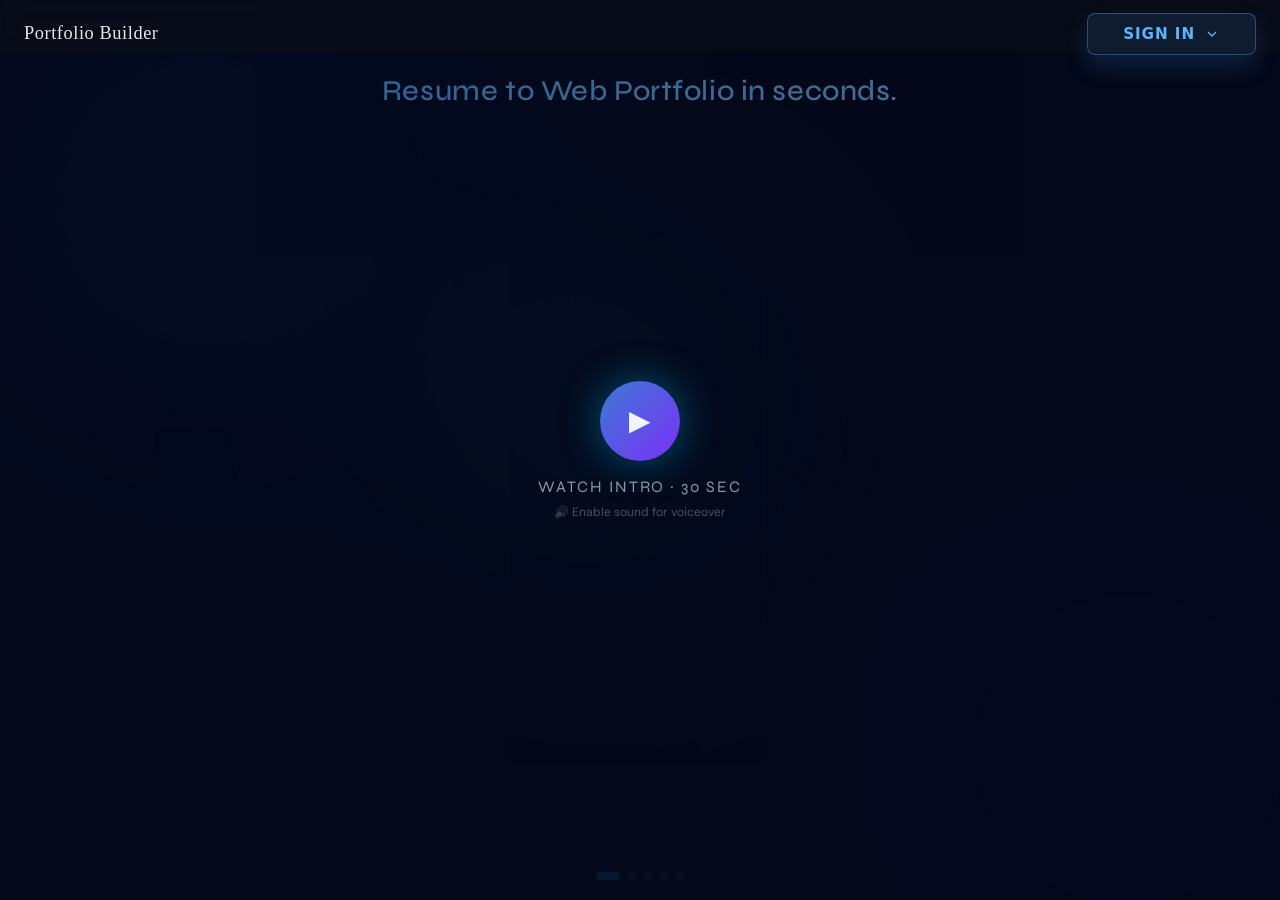
==== commit e17b99a9: "Harden frontend session and security headers" ====
--- a/index.html
+++ b/index.html
@@ -5,6 +5,7 @@
     <meta name="viewport" content="width=device-width, initial-scale=1.0" />
     <title>Portfolio Builder</title>
     <meta name="description" content="Resume to Web Portfolio in seconds" />
+    <meta http-equiv="Content-Security-Policy" content="default-src 'self'; script-src 'self'; style-src 'self' 'unsafe-inline' https://fonts.googleapis.com; font-src 'self' https://fonts.gstatic.com data:; img-src 'self' data: blob: https: http://localhost:4566 http://127.0.0.1:4566; connect-src 'self' http://localhost:8000 http://127.0.0.1:8000 https:; object-src 'none'; base-uri 'self'; frame-ancestors 'none'; form-action 'self' http://localhost:8000 http://127.0.0.1:8000 https:;" />
     <link rel="preconnect" href="https://fonts.googleapis.com" />
     <link rel="preconnect" href="https://fonts.gstatic.com" crossorigin />
     <link
--- a/styles/main.css
+++ b/styles/main.css
@@ -600,7 +600,7 @@
   border: 1px solid var(--border);
   border-radius: var(--radius);
   box-shadow: 0 12px 32px rgba(0, 0, 0, 0.45);
-  min-width: 160px;
+  min-width: 200px;
   overflow: hidden;
   opacity: 0;
   visibility: hidden;
